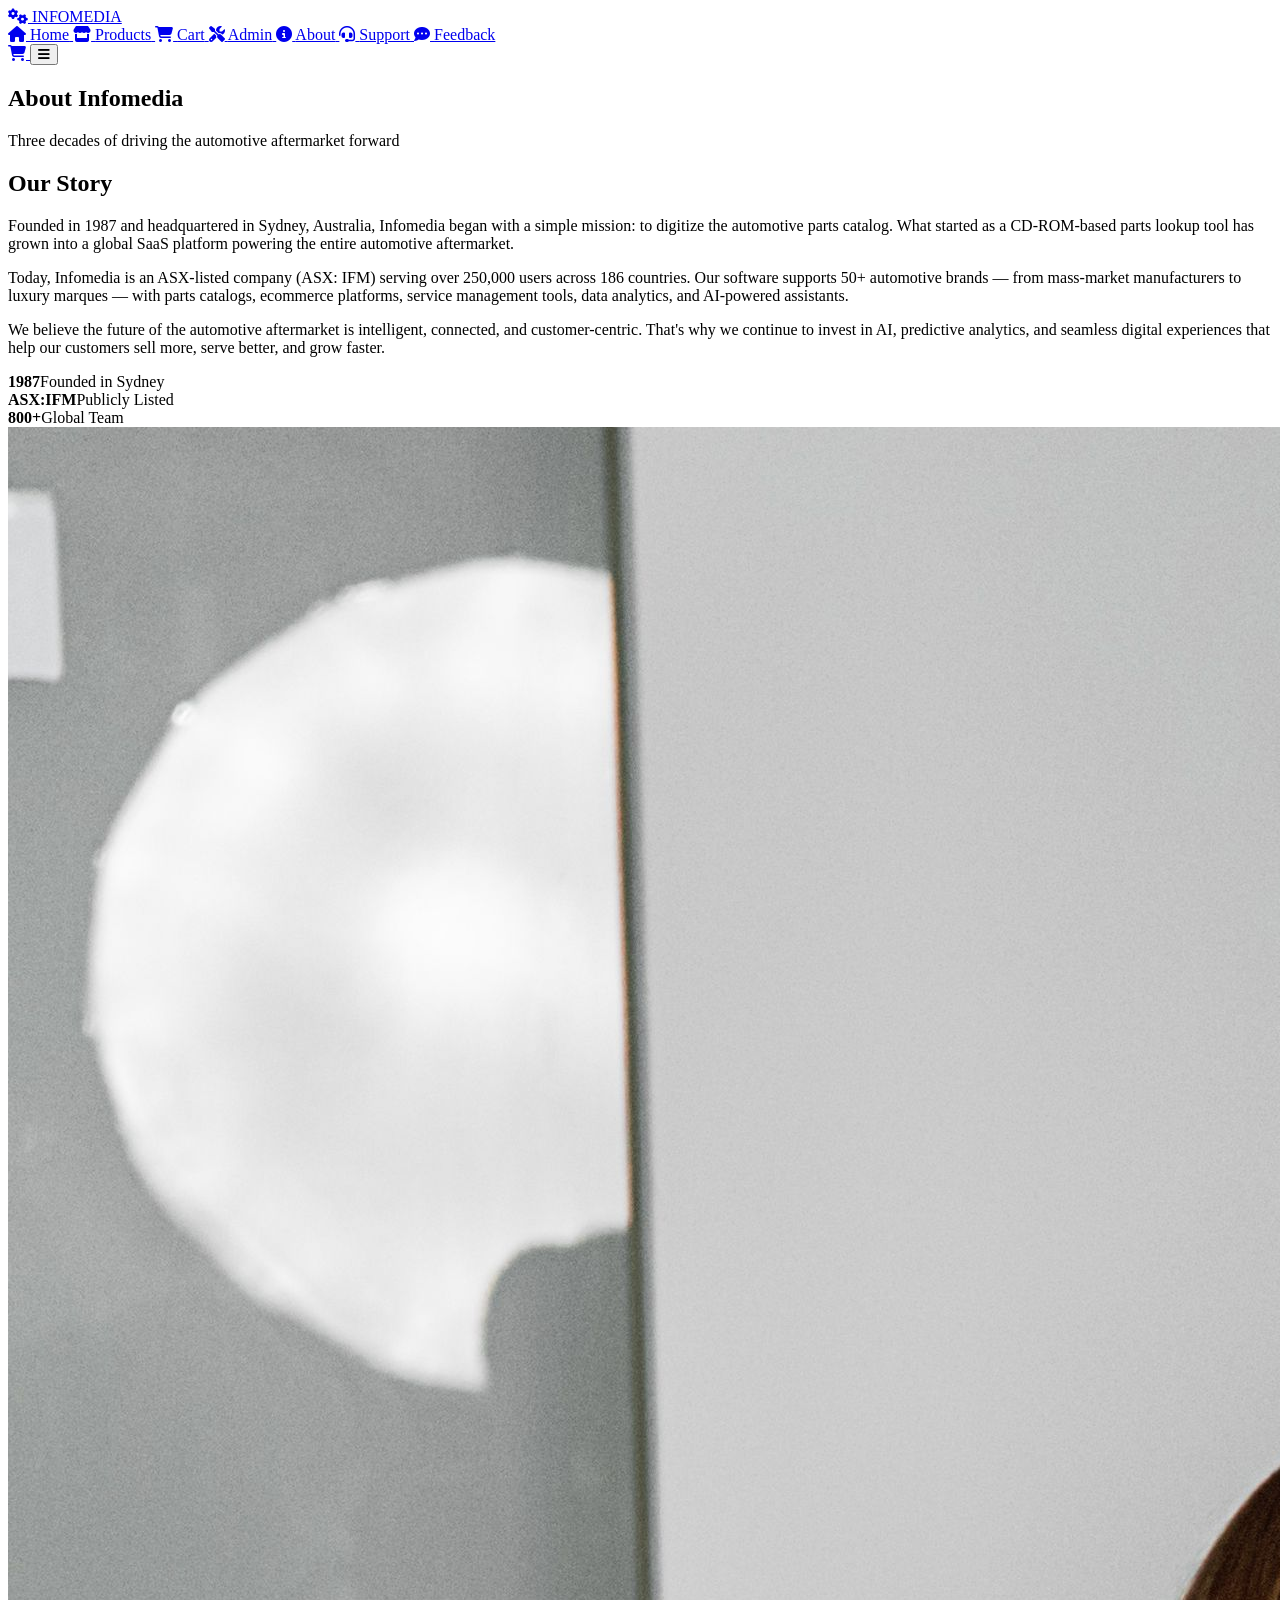
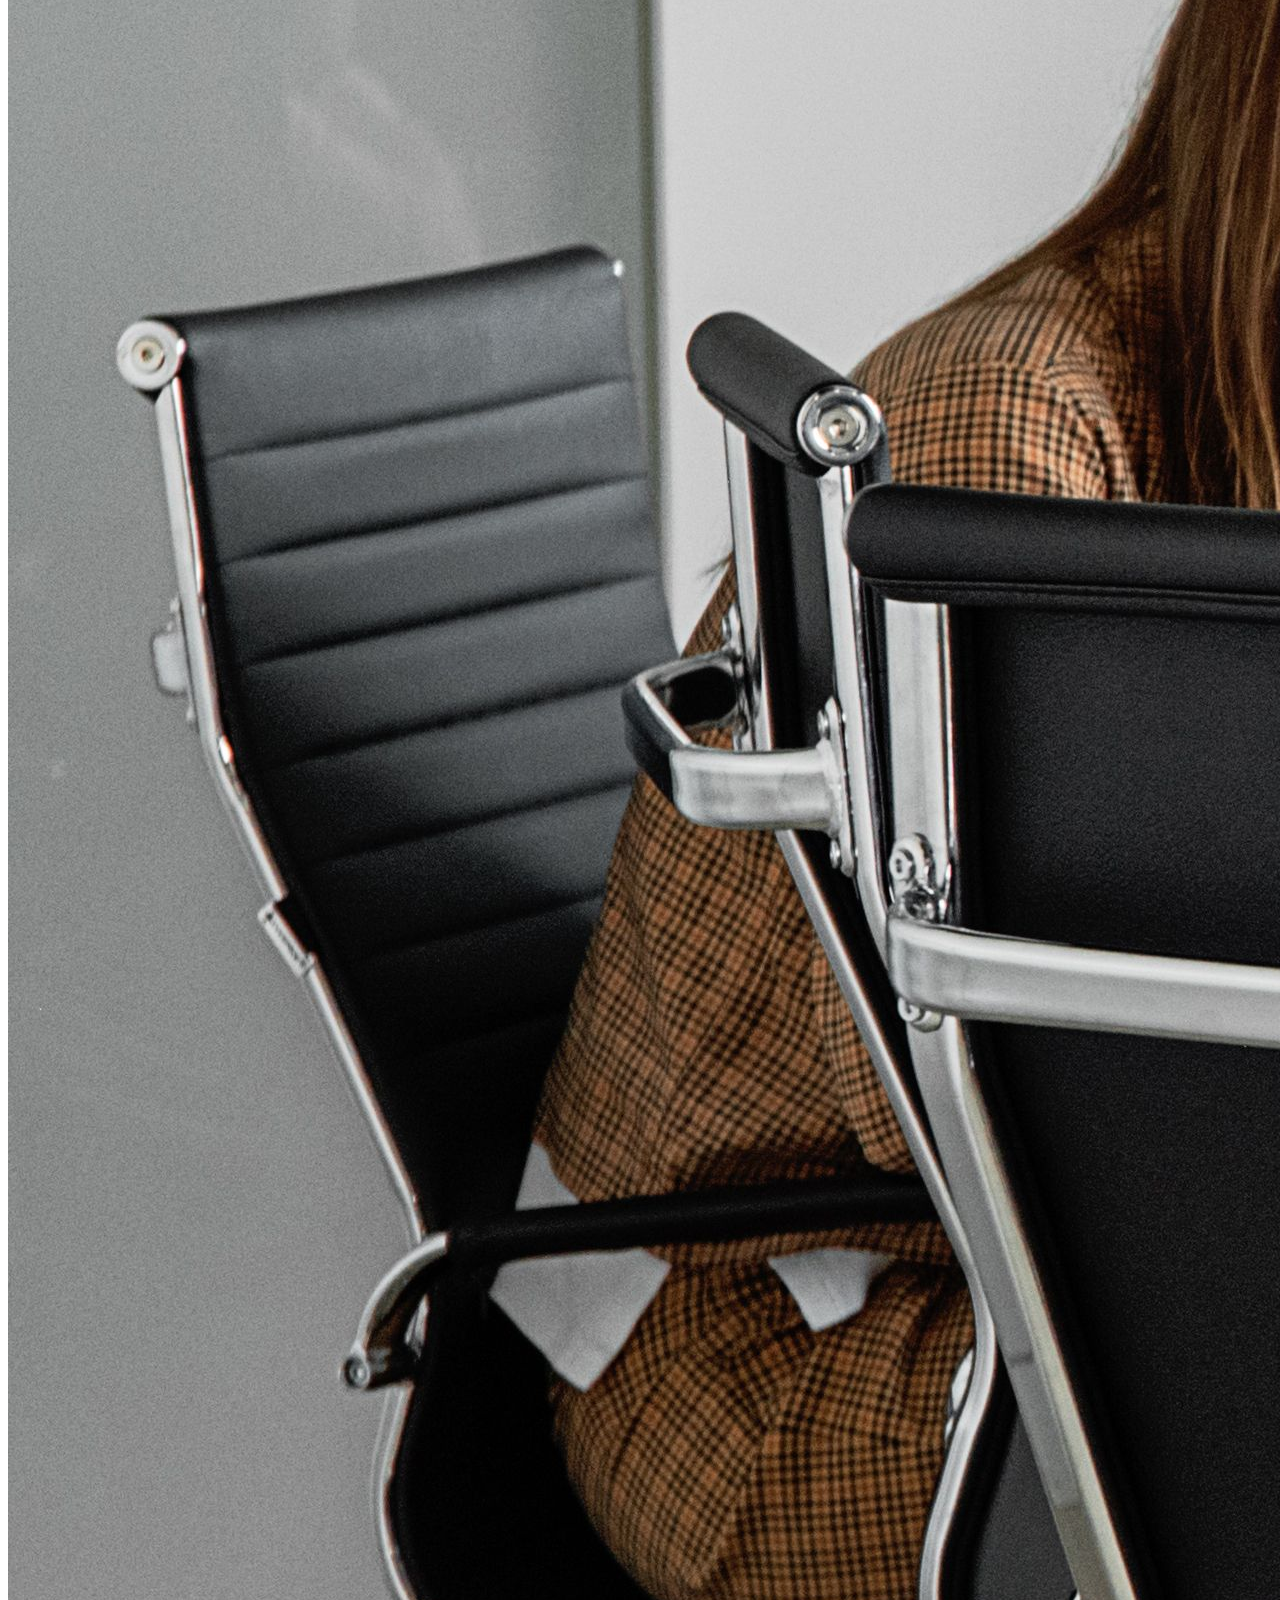
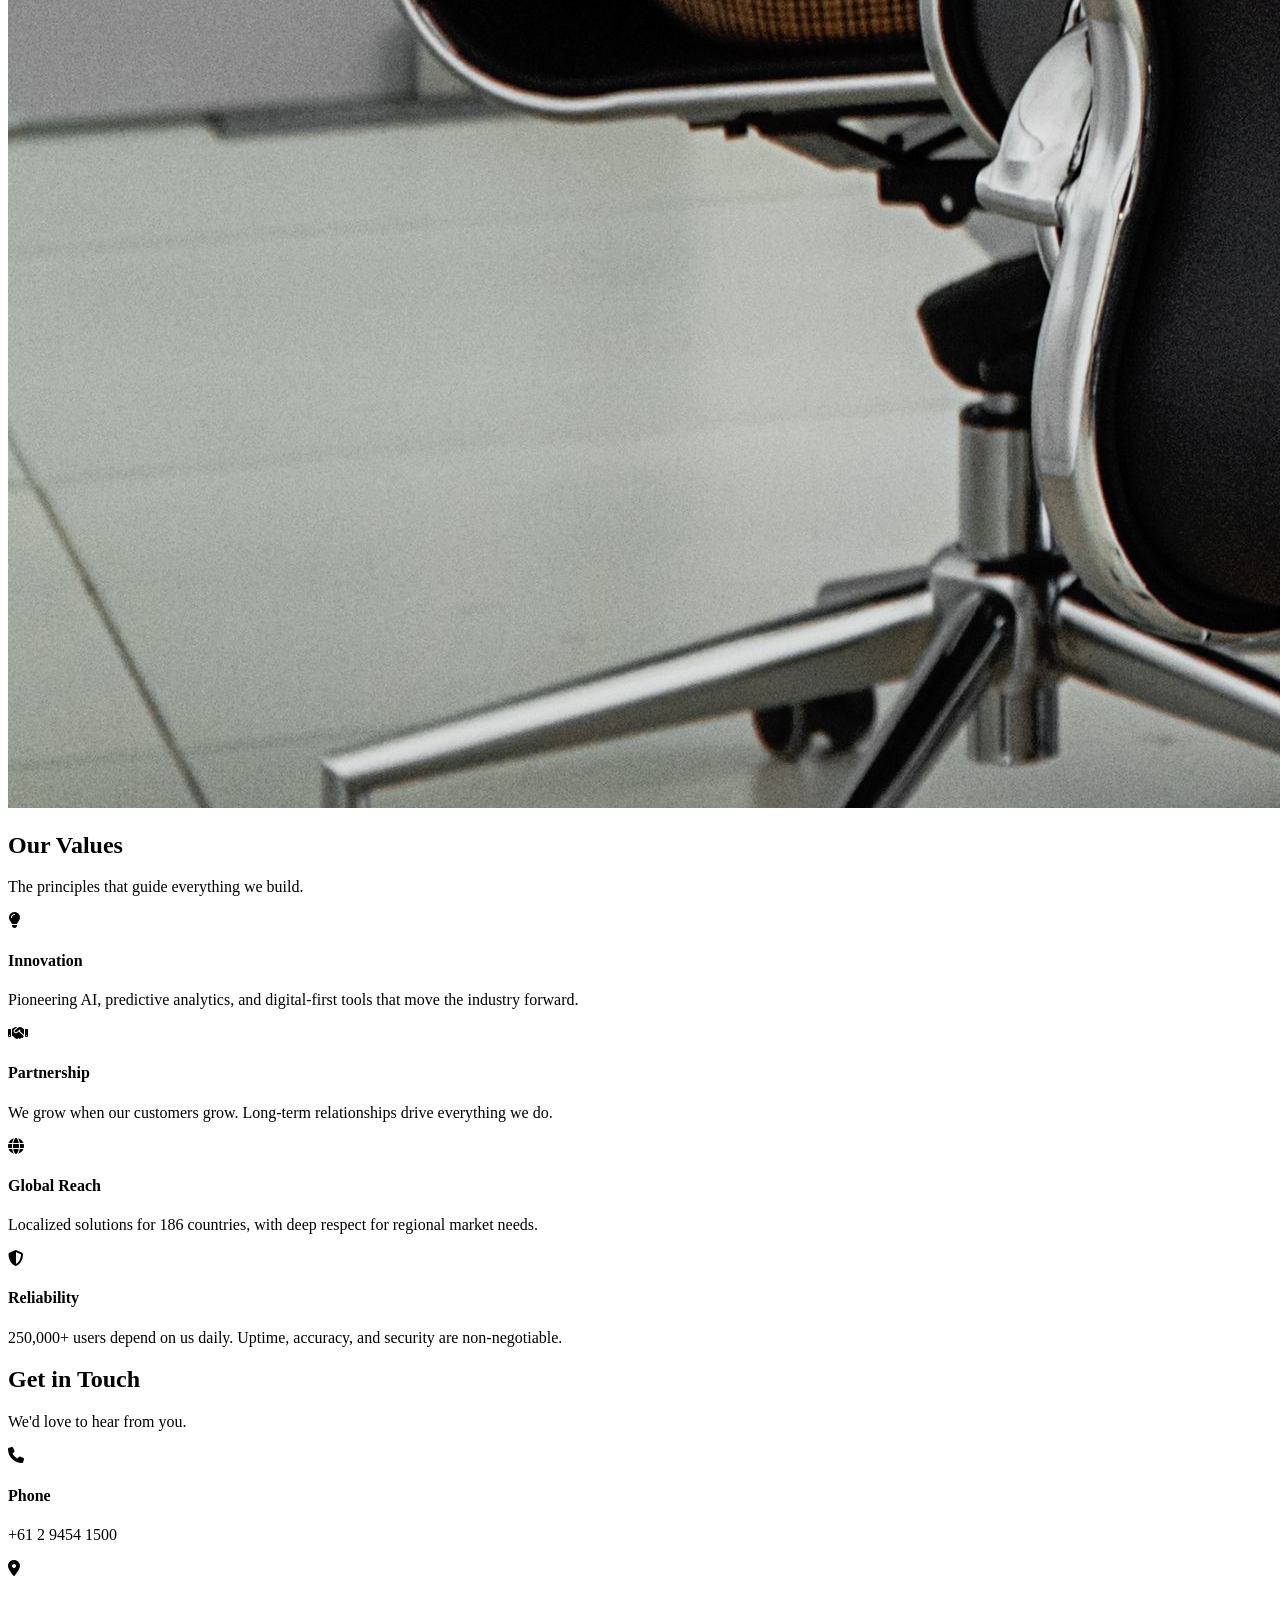
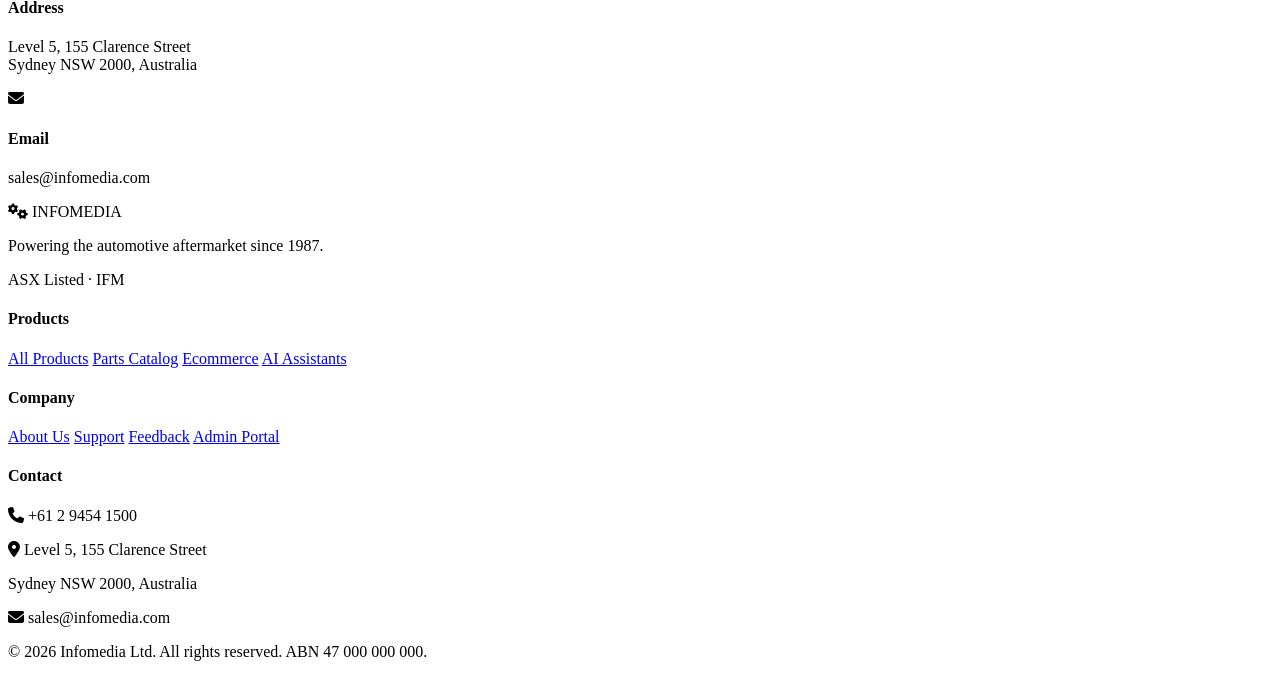
==== about.html @ c692f3e4 "Add files via upload" ====
<!DOCTYPE html>
<html lang="en">
<!-- about.html: 关于我们 - 公司故事 + 价值观 + 联系信息 -->
<head>
  <meta charset="UTF-8">
  <meta name="viewport" content="width=device-width, initial-scale=1.0">
  <title>About Us | Infomedia</title>
  <meta name="description" content="Infomedia: founded in 1987, headquartered in Sydney, Australia. Powering the automotive aftermarket worldwide.">
  <link rel="preconnect" href="https://fonts.googleapis.com">
  <link rel="preconnect" href="https://fonts.gstatic.com" crossorigin>
  <link href="https://fonts.googleapis.com/css2?family=Space+Grotesk:wght@400;500;600;700&family=Inter:wght@400;500;600;700&family=JetBrains+Mono:wght@500;700&display=swap" rel="stylesheet">
  <link rel="stylesheet" href="https://cdnjs.cloudflare.com/ajax/libs/font-awesome/6.5.1/css/all.min.css">
  <link rel="stylesheet" href="css/style.css">
</head>
<body>
  <div id="header-mount"></div>
  <main>
    <!-- 顶部标题区 -->
    <section class="about-hero">
      <h1>About Infomedia</h1>
      <p>Three decades of driving the automotive aftermarket forward</p>
    </section>
    <!-- 公司故事（1987 成立，悉尼总部） -->
    <section class="section">
      <div class="container">
        <div class="about-story">
          <div>
            <h2>Our Story</h2>
            <p>Founded in 1987 and headquartered in Sydney, Australia, Infomedia began with a simple mission: to digitize the automotive parts catalog. What started as a CD-ROM-based parts lookup tool has grown into a global SaaS platform powering the entire automotive aftermarket.</p>
            <p>Today, Infomedia is an ASX-listed company (ASX: IFM) serving over 250,000 users across 186 countries. Our software supports 50+ automotive brands — from mass-market manufacturers to luxury marques — with parts catalogs, ecommerce platforms, service management tools, data analytics, and AI-powered assistants.</p>
            <p>We believe the future of the automotive aftermarket is intelligent, connected, and customer-centric. That's why we continue to invest in AI, predictive analytics, and seamless digital experiences that help our customers sell more, serve better, and grow faster.</p>
            <div class="stat-row">
              <div class="stat"><strong>1987</strong><span>Founded in Sydney</span></div>
              <div class="stat"><strong>ASX:IFM</strong><span>Publicly Listed</span></div>
              <div class="stat"><strong>800+</strong><span>Global Team</span></div>
            </div>
          </div>
          <!-- 公司图片 800×450（16:9） -->
          <div class="about-image">
            <img src="images/about1.jpg" alt="Infomedia Sydney headquarters">
          </div>
        </div>
      </div>
    </section>
    <!-- 价值观卡片（4 个） -->
    <section class="section section-alt">
      <div class="container">
        <div class="section-title">
          <h2>Our Values</h2>
          <p>The principles that guide everything we build.</p>
          <div class="title-divider"></div>
        </div>
        <div class="values-grid">
          <div class="value-card">
            <div class="value-icon"><i class="fa-solid fa-lightbulb"></i></div>
            <h4>Innovation</h4>
            <p>Pioneering AI, predictive analytics, and digital-first tools that move the industry forward.</p>
          </div>
          <div class="value-card">
            <div class="value-icon"><i class="fa-solid fa-handshake"></i></div>
            <h4>Partnership</h4>
            <p>We grow when our customers grow. Long-term relationships drive everything we do.</p>
          </div>
          <div class="value-card">
            <div class="value-icon"><i class="fa-solid fa-globe"></i></div>
            <h4>Global Reach</h4>
            <p>Localized solutions for 186 countries, with deep respect for regional market needs.</p>
          </div>
          <div class="value-card">
            <div class="value-icon"><i class="fa-solid fa-shield-halved"></i></div>
            <h4>Reliability</h4>
            <p>250,000+ users depend on us daily. Uptime, accuracy, and security are non-negotiable.</p>
          </div>
        </div>
      </div>
    </section>
    <!-- 联系信息 -->
    <section class="section">
      <div class="container">
        <div class="section-title">
          <h2>Get in Touch</h2>
          <p>We'd love to hear from you.</p>
          <div class="title-divider"></div>
        </div>
        <div class="contact-card">
          <div class="contact-item">
            <i class="fa-solid fa-phone"></i>
            <h4>Phone</h4>
            <p>+61 2 9454 1500</p>
          </div>
          <div class="contact-item">
            <i class="fa-solid fa-location-dot"></i>
            <h4>Address</h4>
            <p>Level 5, 155 Clarence Street<br>Sydney NSW 2000, Australia</p>
          </div>
          <div class="contact-item">
            <i class="fa-solid fa-envelope"></i>
            <h4>Email</h4>
            <p>sales@infomedia.com</p>
          </div>
        </div>
      </div>
    </section>
  </main>
  <div id="footer-mount"></div>
  <script src="js/storage.js"></script>
  <script src="js/validation.js"></script>
  <script src="js/main.js"></script>
</body>
</html>
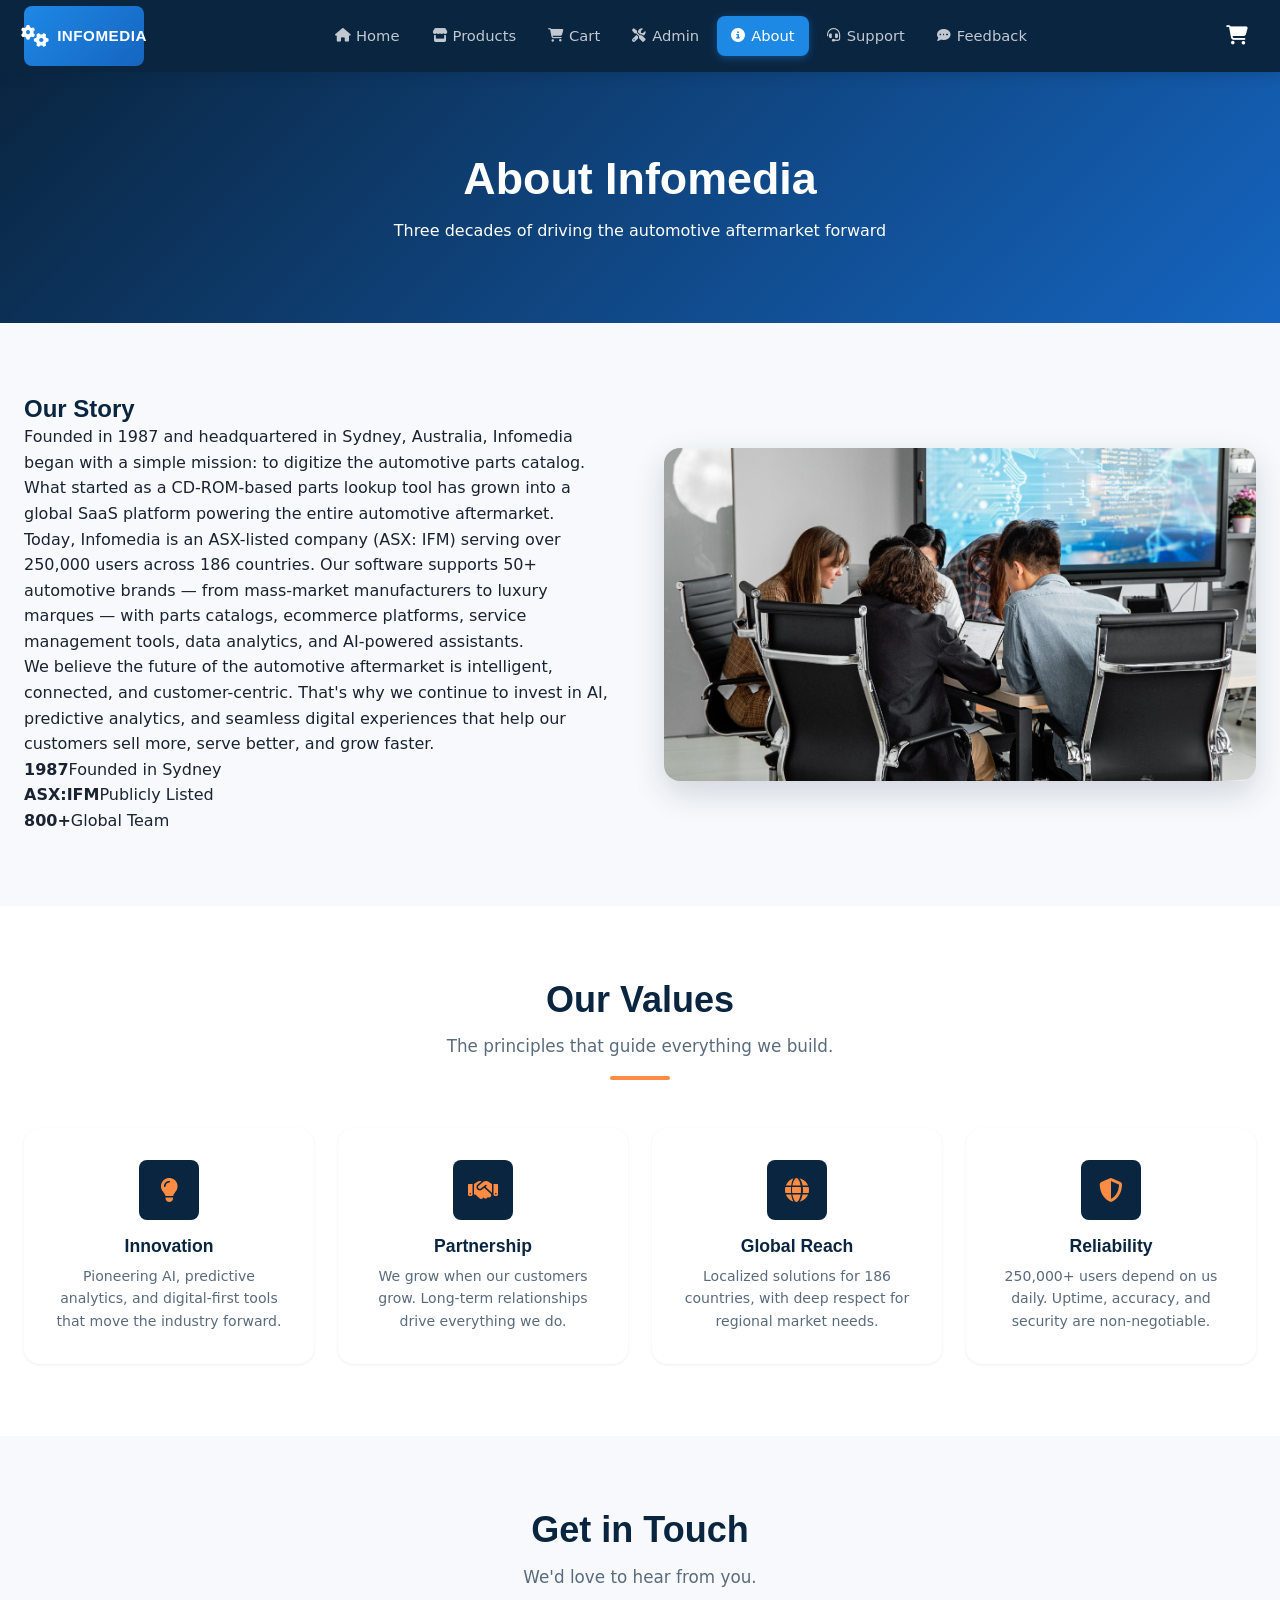
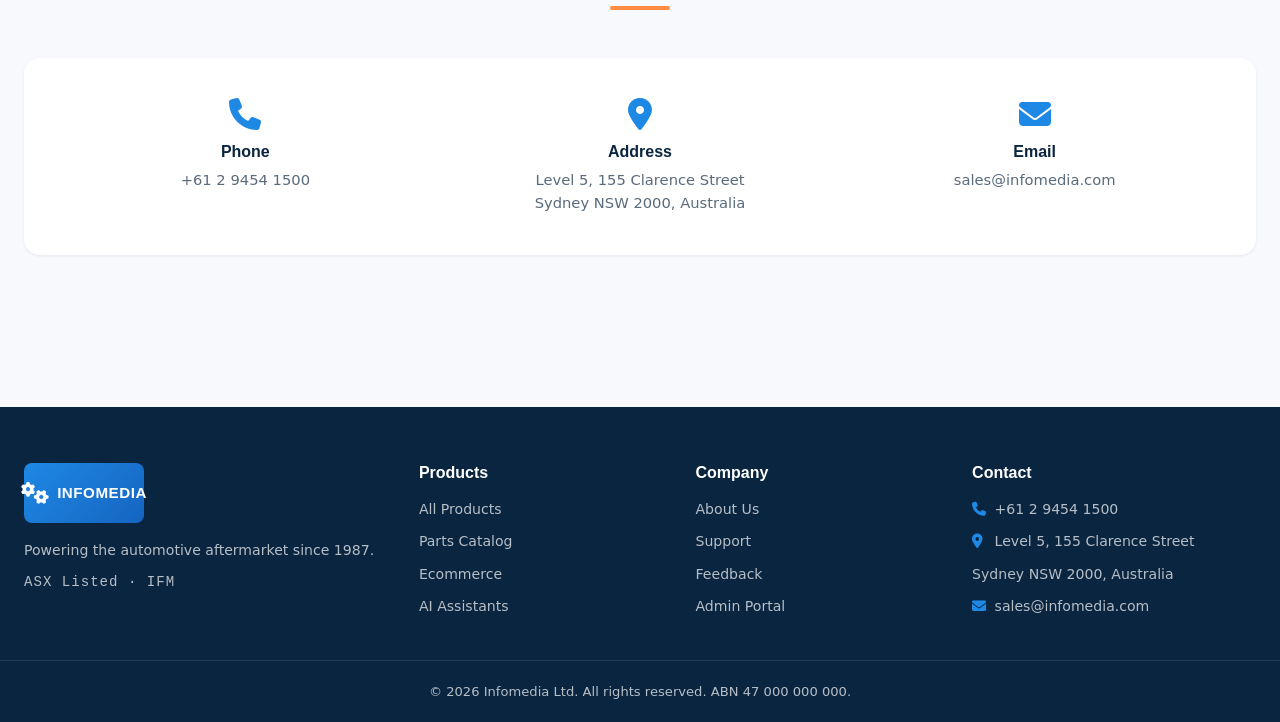
==== commit ed198908: "Add files via upload" ====
--- a/about.html
+++ b/about.html
@@ -10,7 +10,7 @@
   <link rel="preconnect" href="https://fonts.gstatic.com" crossorigin>
   <link href="https://fonts.googleapis.com/css2?family=Space+Grotesk:wght@400;500;600;700&family=Inter:wght@400;500;600;700&family=JetBrains+Mono:wght@500;700&display=swap" rel="stylesheet">
   <link rel="stylesheet" href="https://cdnjs.cloudflare.com/ajax/libs/font-awesome/6.5.1/css/all.min.css">
-  <link rel="stylesheet" href="css/style.css">
+  <link rel="stylesheet" href="style.css">
 </head>
 <body>
   <div id="header-mount"></div>
--- a/style.css
+++ b/style.css
@@ -0,0 +1,1981 @@
+/* ============================================================
+   Infomedia 电商平台 - 全局样式表
+   设计系统：深海军蓝(#0A2540) + 电光蓝(#1E88E5) + 琥珀橙(#FF8C42)
+   桌面优先响应式：桌面 4列 / 平板 3列 / 手机 2列
+   ============================================================ */
+
+/* ---------- 1. CSS 变量（设计令牌） ---------- */
+:root {
+  /* 主色 - 科技感 */
+  --navy: #0A2540;
+  --navy-light: #14365E;
+  --electric: #1E88E5;
+  --electric-dark: #1565C0;
+
+  /* 强调色 - 汽车工业感 */
+  --amber: #FF8C42;
+  --amber-dark: #E6701F;
+
+  /* 中性色 */
+  --bg: #F7F9FC;
+  --bg-alt: #FFFFFF;
+  --text: #1A2332;
+  --text-muted: #5A6B7D;
+  --border: #E1E8F0;
+
+  /* 语义色 */
+  --success: #22C55E;
+  --warning: #F59E0B;
+  --danger: #EF4444;
+
+  /* 阴影 */
+  --shadow-sm: 0 1px 3px rgba(10, 37, 64, 0.08);
+  --shadow-md: 0 4px 16px rgba(10, 37, 64, 0.10);
+  --shadow-lg: 0 12px 32px rgba(10, 37, 64, 0.16);
+
+  /* 圆角 */
+  --radius-sm: 6px;
+  --radius-md: 8px;
+  --radius-lg: 16px;
+
+  /* 字体 */
+  --font-display: 'Space Grotesk', sans-serif;
+  --font-body: 'Inter', system-ui, sans-serif;
+  --font-mono: 'JetBrains Mono', monospace;
+}
+
+/* ---------- 2. 基础重置 ---------- */
+* {
+  margin: 0;
+  padding: 0;
+  box-sizing: border-box;
+}
+
+html {
+  scroll-behavior: smooth;
+}
+
+body {
+  font-family: var(--font-body);
+  color: var(--text);
+  background: var(--bg);
+  line-height: 1.6;
+  min-height: 100vh;
+  display: flex;
+  flex-direction: column;
+}
+
+a {
+  color: inherit;
+  text-decoration: none;
+}
+
+img {
+  max-width: 100%;
+  display: block;
+}
+
+h1, h2, h3, h4, h5 {
+  font-family: var(--font-display);
+  font-weight: 700;
+  line-height: 1.2;
+  color: var(--navy);
+}
+
+button {
+  font-family: inherit;
+  cursor: pointer;
+  border: none;
+  background: none;
+}
+
+input, select, textarea {
+  font-family: inherit;
+  font-size: 1rem;
+}
+
+/* 主内容区域留出顶部固定 Header 的高度 */
+main {
+  flex: 1;
+  padding-top: 72px;
+}
+
+/* ---------- 3. Header ---------- */
+.site-header {
+  position: fixed;
+  top: 0;
+  left: 0;
+  right: 0;
+  height: 72px;
+  background: var(--navy);
+  z-index: 1000;
+  box-shadow: 0 2px 12px rgba(10, 37, 64, 0.25);
+}
+
+.header-inner {
+  max-width: 1280px;
+  height: 100%;
+  margin: 0 auto;
+  padding: 0 24px;
+  display: flex;
+  align-items: center;
+  justify-content: space-between;
+  gap: 24px;
+}
+
+/* Logo 容器（120×60） */
+.logo-box {
+  width: 120px;
+  height: 60px;
+  background: linear-gradient(135deg, var(--electric), var(--electric-dark));
+  border-radius: var(--radius-md);
+  display: flex;
+  align-items: center;
+  justify-content: center;
+  gap: 8px;
+  color: #fff;
+}
+
+.logo-box i {
+  font-size: 1.4rem;
+}
+
+.logo-text {
+  font-family: var(--font-display);
+  font-weight: 700;
+  font-size: 0.95rem;
+  letter-spacing: 0.5px;
+}
+
+/* 主导航 */
+.main-nav {
+  display: flex;
+  gap: 4px;
+  flex: 1;
+  justify-content: center;
+}
+
+.nav-link {
+  display: flex;
+  align-items: center;
+  gap: 6px;
+  padding: 8px 14px;
+  color: rgba(255, 255, 255, 0.75);
+  border-radius: var(--radius-md);
+  font-size: 0.92rem;
+  font-weight: 500;
+  transition: all 0.2s ease;
+}
+
+.nav-link i {
+  font-size: 0.85rem;
+}
+
+.nav-link:hover {
+  color: #fff;
+  background: rgba(255, 255, 255, 0.08);
+}
+
+.nav-link.active {
+  color: #fff;
+  background: var(--electric);
+  box-shadow: 0 2px 8px rgba(30, 136, 229, 0.4);
+}
+
+/* Header 右侧操作区 */
+.header-actions {
+  display: flex;
+  align-items: center;
+  gap: 12px;
+}
+
+.cart-icon-link {
+  position: relative;
+  color: #fff;
+  font-size: 1.2rem;
+  padding: 8px;
+  border-radius: var(--radius-md);
+  transition: background 0.2s;
+}
+
+.cart-icon-link:hover {
+  background: rgba(255, 255, 255, 0.1);
+}
+
+.cart-badge {
+  position: absolute;
+  top: 0;
+  right: 0;
+  min-width: 20px;
+  height: 20px;
+  padding: 0 5px;
+  background: var(--amber);
+  color: #fff;
+  font-size: 0.7rem;
+  font-weight: 700;
+  border-radius: 10px;
+  display: flex;
+  align-items: center;
+  justify-content: center;
+}
+
+/* 移动端汉堡按钮（默认隐藏） */
+.mobile-nav-toggle {
+  display: none;
+  color: #fff;
+  font-size: 1.4rem;
+  padding: 8px;
+}
+
+/* ---------- 4. Footer ---------- */
+.site-footer {
+  background: var(--navy);
+  color: rgba(255, 255, 255, 0.7);
+  margin-top: 80px;
+}
+
+.footer-inner {
+  max-width: 1280px;
+  margin: 0 auto;
+  padding: 56px 24px 32px;
+  display: grid;
+  grid-template-columns: 1.5fr 1fr 1fr 1.2fr;
+  gap: 40px;
+}
+
+.footer-brand .logo-box {
+  margin-bottom: 16px;
+}
+
+.footer-tagline {
+  font-size: 0.9rem;
+  margin-bottom: 8px;
+}
+
+.footer-stock {
+  font-family: var(--font-mono);
+  font-size: 0.8rem;
+  color: var(--amber);
+  letter-spacing: 1px;
+}
+
+.footer-col h4 {
+  color: #fff;
+  font-size: 1rem;
+  margin-bottom: 16px;
+}
+
+.footer-col a,
+.footer-col p {
+  display: block;
+  font-size: 0.88rem;
+  color: rgba(255, 255, 255, 0.7);
+  margin-bottom: 10px;
+  transition: color 0.2s;
+}
+
+.footer-col a:hover {
+  color: var(--electric);
+}
+
+.footer-col p i {
+  width: 18px;
+  color: var(--electric);
+}
+
+.footer-bottom {
+  border-top: 1px solid rgba(255, 255, 255, 0.1);
+  padding: 20px 24px;
+  text-align: center;
+  font-size: 0.82rem;
+}
+
+/* ---------- 5. 通用按钮 ---------- */
+.btn {
+  display: inline-flex;
+  align-items: center;
+  justify-content: center;
+  gap: 8px;
+  padding: 12px 24px;
+  font-size: 0.95rem;
+  font-weight: 600;
+  border-radius: var(--radius-md);
+  transition: all 0.2s ease;
+  cursor: pointer;
+  white-space: nowrap;
+}
+
+.btn-primary {
+  background: var(--electric);
+  color: #fff;
+  box-shadow: 0 2px 8px rgba(30, 136, 229, 0.3);
+}
+
+.btn-primary:hover {
+  background: var(--electric-dark);
+  transform: translateY(-2px);
+  box-shadow: 0 6px 16px rgba(30, 136, 229, 0.4);
+}
+
+.btn-accent {
+  background: var(--amber);
+  color: #fff;
+  box-shadow: 0 2px 8px rgba(255, 140, 66, 0.3);
+}
+
+.btn-accent:hover {
+  background: var(--amber-dark);
+  transform: translateY(-2px);
+}
+
+.btn-outline {
+  background: transparent;
+  color: var(--electric);
+  border: 2px solid var(--electric);
+}
+
+.btn-outline:hover {
+  background: var(--electric);
+  color: #fff;
+}
+
+.btn-danger {
+  background: var(--danger);
+  color: #fff;
+}
+
+.btn-danger:hover {
+  background: #C73333;
+}
+
+.btn-ghost {
+  background: transparent;
+  color: var(--text-muted);
+  padding: 8px 12px;
+}
+
+.btn-ghost:hover {
+  background: var(--bg);
+  color: var(--text);
+}
+
+.btn-sm {
+  padding: 6px 14px;
+  font-size: 0.85rem;
+}
+
+.btn-lg {
+  padding: 16px 36px;
+  font-size: 1.05rem;
+}
+
+/* #8 站点检查补全：feedback.html / support.html 使用 btn-full 实现按钮占满整行 */
+.btn-full {
+  width: 100%;
+}
+
+.btn:disabled {
+  opacity: 0.5;
+  cursor: not-allowed;
+  transform: none !important;
+}
+
+/* ---------- 6. 容器与区块 ---------- */
+.container {
+  max-width: 1280px;
+  margin: 0 auto;
+  padding: 0 24px;
+}
+
+.section {
+  padding: 72px 0;
+}
+
+.section-alt {
+  background: var(--bg-alt);
+}
+
+.section-title {
+  text-align: center;
+  margin-bottom: 48px;
+}
+
+.section-title h2 {
+  font-size: 2.25rem;
+  margin-bottom: 12px;
+}
+
+.section-title p {
+  color: var(--text-muted);
+  font-size: 1.05rem;
+  max-width: 640px;
+  margin: 0 auto;
+}
+
+/* 小标题装饰线 */
+.title-divider {
+  width: 60px;
+  height: 4px;
+  background: var(--amber);
+  margin: 16px auto 0;
+  border-radius: 2px;
+}
+
+/* ---------- 7. 首页 Hero ---------- */
+.hero {
+  background: linear-gradient(135deg, var(--navy) 0%, var(--navy-light) 60%, var(--electric-dark) 100%);
+  color: #fff;
+  padding: 96px 24px;
+  text-align: center;
+  position: relative;
+  overflow: hidden;
+}
+
+.hero::before {
+  content: '';
+  position: absolute;
+  inset: 0;
+  background: radial-gradient(circle at 20% 50%, rgba(30, 136, 229, 0.25), transparent 50%),
+              radial-gradient(circle at 80% 30%, rgba(255, 140, 66, 0.15), transparent 50%);
+}
+
+.hero-content {
+  position: relative;
+  max-width: 820px;
+  margin: 0 auto;
+}
+
+.hero-badge {
+  display: inline-flex;
+  align-items: center;
+  gap: 8px;
+  padding: 6px 16px;
+  background: rgba(255, 140, 66, 0.15);
+  border: 1px solid rgba(255, 140, 66, 0.4);
+  border-radius: 20px;
+  color: var(--amber);
+  font-size: 0.85rem;
+  font-weight: 600;
+  margin-bottom: 24px;
+}
+
+.hero h1 {
+  color: #fff;
+  font-size: 3.5rem;
+  margin-bottom: 20px;
+  letter-spacing: -1px;
+}
+
+.hero h1 .accent {
+  color: var(--amber);
+}
+
+.hero p {
+  font-size: 1.2rem;
+  color: rgba(255, 255, 255, 0.85);
+  margin-bottom: 36px;
+}
+
+.hero-actions {
+  display: flex;
+  gap: 16px;
+  justify-content: center;
+  flex-wrap: wrap;
+}
+
+/* ---------- 8. 首页 Banner 轮播 ---------- */
+.banner-carousel {
+  max-width: 1200px;
+  height: 400px;
+  margin: 0 auto;
+  border-radius: var(--radius-lg);
+  overflow: hidden;
+  position: relative;
+  box-shadow: var(--shadow-lg);
+}
+
+.banner-slide {
+  position: absolute;
+  inset: 0;
+  opacity: 0;
+  transition: opacity 0.8s ease;
+  background-size: cover;
+  background-position: center;
+}
+
+.banner-slide.active {
+  opacity: 1;
+}
+
+.banner-slide-content {
+  position: absolute;
+  bottom: 0;
+  left: 0;
+  right: 0;
+  padding: 40px;
+  background: linear-gradient(transparent, rgba(10, 37, 64, 0.85));
+  color: #fff;
+}
+
+.banner-slide-content h3 {
+  color: #fff;
+  font-size: 1.8rem;
+  margin-bottom: 8px;
+}
+
+.banner-slide-content p {
+  font-size: 1rem;
+  opacity: 0.9;
+}
+
+.banner-dots {
+  position: absolute;
+  bottom: 16px;
+  right: 24px;
+  display: flex;
+  gap: 8px;
+  z-index: 2;
+}
+
+.banner-dot {
+  width: 10px;
+  height: 10px;
+  border-radius: 50%;
+  background: rgba(255, 255, 255, 0.5);
+  cursor: pointer;
+  transition: all 0.2s;
+}
+
+.banner-dot.active {
+  background: var(--amber);
+  transform: scale(1.3);
+}
+
+/* ---------- 9. 公司简介区 ---------- */
+.intro-grid {
+  display: grid;
+  grid-template-columns: 1fr 1fr;
+  gap: 48px;
+  align-items: center;
+}
+
+.intro-text h2 {
+  font-size: 2rem;
+  margin-bottom: 20px;
+}
+
+.intro-text p {
+  color: var(--text-muted);
+  margin-bottom: 16px;
+  font-size: 1.02rem;
+}
+
+.intro-text .stat-row {
+  display: flex;
+  gap: 32px;
+  margin-top: 28px;
+}
+
+.intro-text .stat strong {
+  display: block;
+  font-family: var(--font-display);
+  font-size: 2rem;
+  color: var(--electric);
+}
+
+.intro-text .stat span {
+  font-size: 0.85rem;
+  color: var(--text-muted);
+}
+
+.intro-image {
+  border-radius: var(--radius-lg);
+  overflow: hidden;
+  box-shadow: var(--shadow-lg);
+  aspect-ratio: 4 / 3;
+}
+
+.intro-image img {
+  width: 100%;
+  height: 100%;
+  object-fit: cover;
+}
+
+/* ---------- 10. 特色卡片 ---------- */
+.feature-grid {
+  display: grid;
+  grid-template-columns: repeat(3, 1fr);
+  gap: 28px;
+}
+
+.feature-card {
+  background: var(--bg-alt);
+  padding: 40px 28px;
+  border-radius: var(--radius-lg);
+  text-align: center;
+  box-shadow: var(--shadow-sm);
+  transition: all 0.3s ease;
+  border: 1px solid var(--border);
+}
+
+.feature-card:hover {
+  transform: translateY(-8px);
+  box-shadow: var(--shadow-lg);
+  border-color: var(--electric);
+}
+
+.feature-icon {
+  width: 72px;
+  height: 72px;
+  margin: 0 auto 20px;
+  border-radius: 50%;
+  background: linear-gradient(135deg, var(--electric), var(--electric-dark));
+  display: flex;
+  align-items: center;
+  justify-content: center;
+  color: #fff;
+  font-size: 1.8rem;
+}
+
+.feature-card:nth-child(2) .feature-icon {
+  background: linear-gradient(135deg, var(--amber), var(--amber-dark));
+}
+
+.feature-card:nth-child(3) .feature-icon {
+  background: linear-gradient(135deg, var(--success), #16A34A);
+}
+
+.feature-card .stat {
+  font-family: var(--font-display);
+  font-size: 2.4rem;
+  font-weight: 700;
+  color: var(--navy);
+  margin-bottom: 8px;
+}
+
+.feature-card p {
+  color: var(--text-muted);
+}
+
+/* ---------- 11. 产品网格与卡片 ---------- */
+.product-grid {
+  display: grid;
+  grid-template-columns: repeat(4, 1fr);
+  gap: 24px;
+}
+
+.product-card {
+  background: var(--bg-alt);
+  border-radius: var(--radius-lg);
+  overflow: hidden;
+  box-shadow: var(--shadow-sm);
+  transition: all 0.3s ease;
+  cursor: pointer;
+  border: 1px solid var(--border);
+  display: flex;
+  flex-direction: column;
+}
+
+.product-card:hover {
+  transform: translateY(-6px);
+  box-shadow: var(--shadow-lg);
+}
+
+.product-image {
+  width: 100%;
+  aspect-ratio: 1 / 1;
+  overflow: hidden;
+  background: var(--bg);
+  position: relative;
+}
+
+.product-image img {
+  width: 100%;
+  height: 100%;
+  object-fit: cover;
+  transition: transform 0.4s ease;
+}
+
+/* 悬停放大 1.1 倍 */
+.product-card:hover .product-image img {
+  transform: scale(1.1);
+}
+
+.product-stock-badge {
+  position: absolute;
+  top: 12px;
+  right: 12px;
+  padding: 4px 10px;
+  background: var(--success);
+  color: #fff;
+  font-size: 0.75rem;
+  font-weight: 600;
+  border-radius: 12px;
+}
+
+.product-stock-badge.low {
+  background: var(--danger);
+}
+
+.product-info {
+  padding: 18px;
+  display: flex;
+  flex-direction: column;
+  flex: 1;
+}
+
+.product-category {
+  font-size: 0.75rem;
+  color: var(--electric);
+  text-transform: uppercase;
+  letter-spacing: 1px;
+  font-weight: 600;
+  margin-bottom: 6px;
+}
+
+.product-name {
+  font-family: var(--font-display);
+  font-weight: 600;
+  font-size: 1.05rem;
+  color: var(--navy);
+  margin-bottom: 8px;
+}
+
+.product-desc {
+  font-size: 0.85rem;
+  color: var(--text-muted);
+  margin-bottom: 14px;
+  display: -webkit-box;
+  -webkit-line-clamp: 2;
+  -webkit-box-orient: vertical;
+  overflow: hidden;
+  flex: 1;
+}
+
+.product-footer {
+  display: flex;
+  align-items: center;
+  justify-content: space-between;
+}
+
+.product-price {
+  font-family: var(--font-mono);
+  font-size: 1.2rem;
+  font-weight: 700;
+  color: var(--navy);
+}
+
+.product-price .per {
+  font-size: 0.75rem;
+  font-weight: 400;
+  color: var(--text-muted);
+}
+
+/* ---------- 12. 分类筛选 ---------- */
+.filter-bar {
+  display: flex;
+  gap: 10px;
+  flex-wrap: wrap;
+  justify-content: center;
+  margin-bottom: 40px;
+}
+
+.filter-btn {
+  padding: 10px 22px;
+  background: var(--bg-alt);
+  color: var(--text-muted);
+  border: 2px solid var(--border);
+  border-radius: 24px;
+  font-weight: 600;
+  font-size: 0.9rem;
+  transition: all 0.2s;
+}
+
+.filter-btn:hover {
+  border-color: var(--electric);
+  color: var(--electric);
+}
+
+.filter-btn.active {
+  background: var(--navy);
+  color: #fff;
+  border-color: var(--navy);
+}
+
+/* ---------- 13. Modal 弹窗 ---------- */
+.modal-overlay {
+  position: fixed;
+  inset: 0;
+  background: rgba(10, 37, 64, 0.7);
+  backdrop-filter: blur(6px);
+  display: none;
+  align-items: center;
+  justify-content: center;
+  z-index: 2000;
+  padding: 20px;
+}
+
+.modal-overlay.show {
+  display: flex;
+  animation: fadeIn 0.25s ease;
+}
+
+.modal {
+  background: var(--bg-alt);
+  border-radius: var(--radius-lg);
+  width: 100%;
+  max-width: 600px;
+  max-height: 90vh;
+  overflow: hidden;
+  display: flex;
+  flex-direction: column;
+  box-shadow: var(--shadow-lg);
+  animation: slideUp 0.3s ease;
+}
+
+.modal-header {
+  display: flex;
+  align-items: center;
+  justify-content: space-between;
+  padding: 16px 24px;
+  border-bottom: 1px solid var(--border);
+}
+
+.modal-header h3 {
+  font-size: 1.3rem;
+}
+
+.modal-close {
+  font-size: 1.5rem;
+  color: var(--text-muted);
+  padding: 4px 8px;
+  border-radius: var(--radius-sm);
+  transition: all 0.2s;
+}
+
+.modal-close:hover {
+  color: var(--danger);
+  background: var(--bg);
+}
+
+.modal-body {
+  padding: 24px;
+  overflow-y: auto;
+}
+
+/* 产品 Modal 内部布局 */
+.product-modal-content {
+  display: grid;
+  grid-template-columns: 1fr 1fr;
+  gap: 24px;
+}
+
+.product-modal-image {
+  border-radius: var(--radius-md);
+  overflow: hidden;
+  cursor: zoom-in;
+  aspect-ratio: 1 / 1;
+  background: var(--bg);
+}
+
+.product-modal-image img {
+  width: 100%;
+  height: 100%;
+  object-fit: cover;
+  transition: transform 0.3s;
+}
+
+.product-modal-image:hover img {
+  transform: scale(1.05);
+}
+
+.product-modal-info .price {
+  font-family: var(--font-mono);
+  font-size: 1.8rem;
+  font-weight: 700;
+  color: var(--electric);
+  margin: 12px 0;
+}
+
+.product-modal-info .description {
+  color: var(--text-muted);
+  margin-bottom: 20px;
+  line-height: 1.7;
+}
+
+.product-modal-meta {
+  display: flex;
+  gap: 16px;
+  margin-bottom: 20px;
+  padding: 16px;
+  background: var(--bg);
+  border-radius: var(--radius-md);
+}
+
+.meta-item {
+  flex: 1;
+}
+
+.meta-item .label {
+  font-size: 0.75rem;
+  color: var(--text-muted);
+  text-transform: uppercase;
+  letter-spacing: 0.5px;
+}
+
+.meta-item .value {
+  font-weight: 600;
+  color: var(--navy);
+}
+
+.meta-item .value.low-stock {
+  color: var(--danger);
+}
+
+/* ---------- 14. Lightbox 全屏图片 ---------- */
+.lightbox {
+  position: fixed;
+  inset: 0;
+  background: rgba(0, 0, 0, 0.92);
+  display: none;
+  align-items: center;
+  justify-content: center;
+  z-index: 3000;
+  padding: 40px;
+  cursor: zoom-out;
+}
+
+.lightbox.show {
+  display: flex;
+  animation: fadeIn 0.2s ease;
+}
+
+.lightbox img {
+  max-width: 90%;
+  max-height: 90vh;
+  border-radius: var(--radius-md);
+  box-shadow: 0 20px 60px rgba(0, 0, 0, 0.5);
+}
+
+.lightbox-close {
+  position: absolute;
+  top: 24px;
+  right: 24px;
+  color: #fff;
+  font-size: 2rem;
+  padding: 8px;
+}
+
+/* ---------- 15. Toast 通知 ---------- */
+.toast {
+  position: fixed;
+  top: 88px;
+  right: 24px;
+  display: flex;
+  align-items: center;
+  gap: 12px;
+  padding: 14px 20px;
+  background: var(--navy);
+  color: #fff;
+  border-radius: var(--radius-md);
+  box-shadow: var(--shadow-lg);
+  z-index: 4000;
+  transform: translateX(120%);
+  transition: transform 0.3s ease;
+  font-weight: 500;
+}
+
+.toast.toast-show {
+  transform: translateX(0);
+}
+
+.toast i {
+  font-size: 1.2rem;
+}
+
+.toast-success i {
+  color: var(--success);
+}
+
+.toast-error i {
+  color: var(--danger);
+}
+
+.toast-info i {
+  color: var(--electric);
+}
+
+/* ---------- 16. 购物车页面 ---------- */
+.cart-layout {
+  display: grid;
+  grid-template-columns: 1fr 380px;
+  gap: 32px;
+  align-items: start;
+}
+
+.cart-items {
+  background: var(--bg-alt);
+  border-radius: var(--radius-lg);
+  padding: 24px;
+  box-shadow: var(--shadow-sm);
+}
+
+.cart-item {
+  display: grid;
+  grid-template-columns: 80px 1fr auto auto auto;
+  gap: 16px;
+  align-items: center;
+  padding: 16px 0;
+  border-bottom: 1px solid var(--border);
+}
+
+.cart-item:last-child {
+  border-bottom: none;
+}
+
+.cart-item-thumb {
+  width: 80px;
+  height: 80px;
+  border-radius: var(--radius-sm);
+  overflow: hidden;
+  background: var(--bg);
+}
+
+.cart-item-thumb img {
+  width: 100%;
+  height: 100%;
+  object-fit: cover;
+}
+
+.cart-item-info .name {
+  font-weight: 600;
+  color: var(--navy);
+  margin-bottom: 4px;
+}
+
+.cart-item-info .unit-price {
+  font-size: 0.88rem;
+  color: var(--text-muted);
+}
+
+.qty-control {
+  display: flex;
+  align-items: center;
+  gap: 0;
+  border: 1px solid var(--border);
+  border-radius: var(--radius-sm);
+  overflow: hidden;
+}
+
+.qty-btn {
+  width: 32px;
+  height: 32px;
+  background: var(--bg);
+  color: var(--navy);
+  font-size: 1rem;
+  font-weight: 600;
+  transition: background 0.2s;
+}
+
+.qty-btn:hover {
+  background: var(--electric);
+  color: #fff;
+}
+
+.qty-input {
+  width: 48px;
+  height: 32px;
+  text-align: center;
+  border: none;
+  border-left: 1px solid var(--border);
+  border-right: 1px solid var(--border);
+  font-weight: 600;
+}
+
+.qty-input:focus {
+  outline: 2px solid var(--electric);
+  outline-offset: -2px;
+}
+
+.cart-item-total {
+  font-family: var(--font-mono);
+  font-weight: 700;
+  color: var(--navy);
+  min-width: 90px;
+  text-align: right;
+}
+
+.cart-item-remove {
+  color: var(--danger);
+  font-size: 1.1rem;
+  padding: 8px;
+  border-radius: var(--radius-sm);
+  transition: background 0.2s;
+}
+
+.cart-item-remove:hover {
+  background: rgba(239, 68, 68, 0.1);
+}
+
+/* 空购物车 */
+.empty-cart {
+  text-align: center;
+  padding: 60px 20px;
+}
+
+.empty-cart i {
+  font-size: 4rem;
+  color: var(--border);
+  margin-bottom: 20px;
+}
+
+.empty-cart h3 {
+  font-size: 1.5rem;
+  margin-bottom: 12px;
+}
+
+.empty-cart p {
+  color: var(--text-muted);
+  margin-bottom: 24px;
+}
+
+/* 订单汇总侧边栏 */
+.order-summary {
+  background: var(--bg-alt);
+  border-radius: var(--radius-lg);
+  padding: 28px;
+  box-shadow: var(--shadow-sm);
+  position: sticky;
+  top: 88px;
+}
+
+.order-summary h3 {
+  font-size: 1.3rem;
+  margin-bottom: 20px;
+  padding-bottom: 16px;
+  border-bottom: 2px solid var(--border);
+}
+
+.summary-row {
+  display: flex;
+  justify-content: space-between;
+  padding: 10px 0;
+  font-size: 0.95rem;
+}
+
+.summary-row span:first-child {
+  color: var(--text-muted);
+}
+
+.summary-row.discount span:last-child {
+  color: var(--success);
+}
+
+.summary-total {
+  display: flex;
+  justify-content: space-between;
+  padding: 16px 0;
+  margin-top: 8px;
+  border-top: 2px solid var(--border);
+  font-size: 1.3rem;
+  font-weight: 700;
+  font-family: var(--font-display);
+  color: var(--navy);
+}
+
+.coupon-row {
+  display: flex;
+  gap: 8px;
+  margin: 16px 0;
+}
+
+.coupon-input {
+  flex: 1;
+  padding: 10px 14px;
+  border: 2px solid var(--border);
+  border-radius: var(--radius-md);
+  text-transform: uppercase;
+}
+
+.coupon-input:focus {
+  outline: none;
+  border-color: var(--electric);
+}
+
+.summary-actions {
+  display: flex;
+  flex-direction: column;
+  gap: 10px;
+  margin-top: 20px;
+}
+
+/* 登录表单区 */
+.login-box {
+  background: var(--bg-alt);
+  border-radius: var(--radius-lg);
+  padding: 24px;
+  margin-bottom: 24px;
+  box-shadow: var(--shadow-sm);
+  border-left: 4px solid var(--amber);
+}
+
+.login-box h3 {
+  font-size: 1.2rem;
+  margin-bottom: 16px;
+}
+
+.login-box .hint {
+  font-size: 0.82rem;
+  color: var(--text-muted);
+  margin-top: 8px;
+  padding: 8px 12px;
+  background: var(--bg);
+  border-radius: var(--radius-sm);
+}
+
+/* ---------- 17. 表单通用样式 ---------- */
+.form-group {
+  margin-bottom: 18px;
+}
+
+.form-group label {
+  display: block;
+  font-weight: 600;
+  font-size: 0.88rem;
+  color: var(--navy);
+  margin-bottom: 6px;
+}
+
+.form-group label .required {
+  color: var(--danger);
+}
+
+.form-control {
+  width: 100%;
+  padding: 12px 14px;
+  border: 2px solid var(--border);
+  border-radius: var(--radius-md);
+  font-size: 0.95rem;
+  transition: border 0.2s;
+  background: var(--bg-alt);
+}
+
+.form-control:focus {
+  outline: none;
+  border-color: var(--electric);
+  box-shadow: 0 0 0 3px rgba(30, 136, 229, 0.15);
+}
+
+.form-control.input-error {
+  border-color: var(--danger);
+}
+
+textarea.form-control {
+  min-height: 120px;
+  resize: vertical;
+}
+
+select.form-control {
+  cursor: pointer;
+}
+
+.field-error {
+  display: none;
+  color: var(--danger);
+  font-size: 0.82rem;
+  margin-top: 5px;
+  font-weight: 500;
+}
+
+.form-row {
+  display: grid;
+  grid-template-columns: 1fr 1fr;
+  gap: 16px;
+}
+
+/* 星级评分组件 */
+.star-rating {
+  display: flex;
+  gap: 6px;
+  font-size: 1.8rem;
+}
+
+.star {
+  color: var(--border);
+  cursor: pointer;
+  transition: color 0.15s, transform 0.15s;
+}
+
+.star:hover,
+.star.hover,
+.star.active {
+  color: #FBBF24;
+  transform: scale(1.1);
+}
+
+/* ---------- 18. 后台管理 ---------- */
+.admin-login-wrap {
+  max-width: 420px;
+  margin: 60px auto;
+  background: var(--bg-alt);
+  border-radius: var(--radius-lg);
+  padding: 40px;
+  box-shadow: var(--shadow-lg);
+}
+
+.admin-login-wrap h2 {
+  text-align: center;
+  margin-bottom: 8px;
+}
+
+.admin-login-wrap .subtitle {
+  text-align: center;
+  color: var(--text-muted);
+  margin-bottom: 28px;
+}
+
+.admin-layout {
+  display: grid;
+  grid-template-columns: 220px 1fr;
+  gap: 24px;
+  align-items: start;
+}
+
+.admin-tabs {
+  background: var(--bg-alt);
+  border-radius: var(--radius-lg);
+  padding: 12px;
+  box-shadow: var(--shadow-sm);
+  position: sticky;
+  top: 88px;
+}
+
+.admin-tab {
+  display: flex;
+  align-items: center;
+  gap: 10px;
+  padding: 12px 16px;
+  color: var(--text-muted);
+  border-radius: var(--radius-md);
+  font-weight: 600;
+  cursor: pointer;
+  transition: all 0.2s;
+  margin-bottom: 4px;
+}
+
+.admin-tab:hover {
+  background: var(--bg);
+  color: var(--navy);
+}
+
+.admin-tab.active {
+  background: var(--electric);
+  color: #fff;
+}
+
+.admin-panel {
+  background: var(--bg-alt);
+  border-radius: var(--radius-lg);
+  padding: 28px;
+  box-shadow: var(--shadow-sm);
+}
+
+.admin-panel h3 {
+  margin-bottom: 20px;
+  padding-bottom: 12px;
+  border-bottom: 2px solid var(--border);
+}
+
+/* 后台产品列表表格 */
+.admin-table {
+  width: 100%;
+  border-collapse: collapse;
+}
+
+.admin-table th {
+  text-align: left;
+  padding: 12px;
+  background: var(--bg);
+  font-size: 0.82rem;
+  text-transform: uppercase;
+  letter-spacing: 0.5px;
+  color: var(--text-muted);
+}
+
+.admin-table td {
+  padding: 12px;
+  border-bottom: 1px solid var(--border);
+  vertical-align: middle;
+}
+
+.admin-table tr:hover {
+  background: var(--bg);
+}
+
+.admin-product-thumb {
+  width: 50px;
+  height: 50px;
+  border-radius: var(--radius-sm);
+  object-fit: cover;
+}
+
+.image-preview {
+  width: 150px;
+  height: 150px;
+  border: 2px dashed var(--border);
+  border-radius: var(--radius-md);
+  display: flex;
+  align-items: center;
+  justify-content: center;
+  overflow: hidden;
+  background: var(--bg);
+  margin-top: 8px;
+}
+
+.image-preview img {
+  width: 100%;
+  height: 100%;
+  object-fit: cover;
+}
+
+.image-preview .placeholder {
+  color: var(--text-muted);
+  font-size: 0.85rem;
+  text-align: center;
+}
+
+/* ---------- 19. 关于我们页面 ---------- */
+.about-hero {
+  background: linear-gradient(135deg, var(--navy), var(--electric-dark));
+  color: #fff;
+  padding: 80px 24px;
+  text-align: center;
+}
+
+.about-hero h1 {
+  color: #fff;
+  font-size: 2.8rem;
+  margin-bottom: 12px;
+}
+
+.about-story {
+  display: grid;
+  grid-template-columns: 1fr 1fr;
+  gap: 48px;
+  align-items: center;
+}
+
+.about-image {
+  border-radius: var(--radius-lg);
+  overflow: hidden;
+  box-shadow: var(--shadow-lg);
+  aspect-ratio: 16 / 9;
+}
+
+.about-image img {
+  width: 100%;
+  height: 100%;
+  object-fit: cover;
+}
+
+.values-grid {
+  display: grid;
+  grid-template-columns: repeat(4, 1fr);
+  gap: 24px;
+}
+
+.value-card {
+  background: var(--bg-alt);
+  padding: 32px 24px;
+  border-radius: var(--radius-lg);
+  text-align: center;
+  box-shadow: var(--shadow-sm);
+  transition: transform 0.3s;
+}
+
+.value-card:hover {
+  transform: translateY(-6px);
+}
+
+.value-icon {
+  width: 60px;
+  height: 60px;
+  margin: 0 auto 16px;
+  border-radius: var(--radius-md);
+  background: var(--navy);
+  color: var(--amber);
+  display: flex;
+  align-items: center;
+  justify-content: center;
+  font-size: 1.5rem;
+}
+
+.value-card h4 {
+  font-size: 1.1rem;
+  margin-bottom: 8px;
+}
+
+.value-card p {
+  font-size: 0.88rem;
+  color: var(--text-muted);
+}
+
+/* 联系信息卡片 */
+.contact-card {
+  background: var(--bg-alt);
+  border-radius: var(--radius-lg);
+  padding: 40px;
+  box-shadow: var(--shadow-sm);
+  display: grid;
+  grid-template-columns: repeat(3, 1fr);
+  gap: 32px;
+}
+
+.contact-item {
+  text-align: center;
+}
+
+.contact-item i {
+  font-size: 2rem;
+  color: var(--electric);
+  margin-bottom: 12px;
+}
+
+.contact-item h4 {
+  margin-bottom: 6px;
+}
+
+.contact-item p {
+  color: var(--text-muted);
+  font-size: 0.92rem;
+}
+
+/* ---------- 20. 支持页面 ---------- */
+.support-flow {
+  width: 100%;
+  max-width: 800px;
+  margin: 0 auto;
+  aspect-ratio: 4 / 3;
+  background: var(--bg-alt);
+  border-radius: var(--radius-lg);
+  box-shadow: var(--shadow-sm);
+  padding: 40px;
+}
+
+.flow-diagram {
+  display: flex;
+  align-items: center;
+  justify-content: space-between;
+  height: 100%;
+  gap: 8px;
+}
+
+.flow-step {
+  flex: 1;
+  text-align: center;
+  position: relative;
+}
+
+.flow-step-circle {
+  width: 90px;
+  height: 90px;
+  margin: 0 auto 12px;
+  border-radius: 50%;
+  background: linear-gradient(135deg, var(--electric), var(--electric-dark));
+  color: #fff;
+  display: flex;
+  align-items: center;
+  justify-content: center;
+  font-size: 2rem;
+  box-shadow: var(--shadow-md);
+}
+
+.flow-step:nth-child(even) .flow-step-circle {
+  background: linear-gradient(135deg, var(--amber), var(--amber-dark));
+}
+
+.flow-step h5 {
+  font-size: 0.95rem;
+  margin-bottom: 4px;
+}
+
+.flow-step p {
+  font-size: 0.78rem;
+  color: var(--text-muted);
+}
+
+.flow-arrow {
+  color: var(--electric);
+  font-size: 1.5rem;
+  flex-shrink: 0;
+}
+
+/* FAQ 手风琴 */
+.faq-list {
+  max-width: 800px;
+  margin: 0 auto;
+}
+
+.faq-item {
+  background: var(--bg-alt);
+  border-radius: var(--radius-md);
+  margin-bottom: 12px;
+  overflow: hidden;
+  box-shadow: var(--shadow-sm);
+}
+
+.faq-question {
+  padding: 18px 24px;
+  display: flex;
+  align-items: center;
+  justify-content: space-between;
+  cursor: pointer;
+  font-weight: 600;
+  color: var(--navy);
+}
+
+.faq-question i {
+  color: var(--electric);
+  transition: transform 0.3s;
+}
+
+.faq-item.open .faq-question i {
+  transform: rotate(180deg);
+}
+
+.faq-answer {
+  max-height: 0;
+  overflow: hidden;
+  transition: max-height 0.3s ease;
+  color: var(--text-muted);
+}
+
+.faq-item.open .faq-answer {
+  max-height: 200px;
+}
+
+.faq-answer p {
+  padding: 0 24px 18px;
+}
+
+/* ---------- 21. 反馈页面 ---------- */
+.feedback-grid {
+  display: grid;
+  grid-template-columns: 1fr 1fr;
+  gap: 32px;
+  align-items: start;
+}
+
+.feedback-list {
+  display: flex;
+  flex-direction: column;
+  gap: 16px;
+}
+
+.feedback-card {
+  background: var(--bg-alt);
+  border-radius: var(--radius-md);
+  padding: 20px;
+  box-shadow: var(--shadow-sm);
+  border-left: 4px solid var(--amber);
+}
+
+.feedback-card .header {
+  display: flex;
+  align-items: center;
+  justify-content: space-between;
+  margin-bottom: 10px;
+}
+
+.feedback-card .name {
+  font-weight: 700;
+  color: var(--navy);
+}
+
+.feedback-card .stars {
+  color: #FBBF24;
+}
+
+.feedback-card .comment {
+  color: var(--text-muted);
+  font-size: 0.92rem;
+  margin-bottom: 8px;
+}
+
+.feedback-card .meta {
+  font-size: 0.8rem;
+  color: var(--text-muted);
+}
+
+/* ---------- 22. 通用工具类 ---------- */
+.text-center { text-align: center; }
+.text-muted { color: var(--text-muted); }
+.mt-1 { margin-top: 8px; }
+.mt-2 { margin-top: 16px; }
+.mt-3 { margin-top: 24px; }
+.mt-4 { margin-top: 32px; }
+.mb-2 { margin-bottom: 16px; }
+.mb-3 { margin-bottom: 24px; }
+.hidden { display: none !important; }
+.badge { 
+  display: inline-block;
+  padding: 3px 10px;
+  border-radius: 12px;
+  font-size: 0.75rem;
+  font-weight: 600;
+}
+.badge-success { background: rgba(34, 197, 94, 0.15); color: var(--success); }
+.badge-danger { background: rgba(239, 68, 68, 0.15); color: var(--danger); }
+.badge-info { background: rgba(30, 136, 229, 0.15); color: var(--electric); }
+
+/* 页面顶部页眉（子页面标题区） */
+.page-header {
+  background: linear-gradient(135deg, var(--navy), var(--navy-light));
+  color: #fff;
+  padding: 56px 24px;
+  text-align: center;
+}
+
+.page-header h1 {
+  color: #fff;
+  font-size: 2.4rem;
+  margin-bottom: 8px;
+}
+
+.page-header p {
+  color: rgba(255, 255, 255, 0.8);
+}
+
+/* ---------- 23. 动画 ---------- */
+@keyframes fadeIn {
+  from { opacity: 0; }
+  to { opacity: 1; }
+}
+
+@keyframes slideUp {
+  from { transform: translateY(30px); opacity: 0; }
+  to { transform: translateY(0); opacity: 1; }
+}
+
+@keyframes pulse {
+  0%, 100% { transform: scale(1); }
+  50% { transform: scale(1.1); }
+}
+
+/* ---------- 24. 响应式适配 ---------- */
+
+/* 平板（≤1024px） */
+@media (max-width: 1024px) {
+  .product-grid {
+    grid-template-columns: repeat(3, 1fr);
+  }
+
+  .footer-inner {
+    grid-template-columns: 1fr 1fr;
+  }
+
+  .cart-layout {
+    grid-template-columns: 1fr;
+  }
+
+  .order-summary {
+    position: static;
+  }
+
+  .admin-layout {
+    grid-template-columns: 1fr;
+  }
+
+  .admin-tabs {
+    position: static;
+    display: flex;
+    overflow-x: auto;
+  }
+
+  .values-grid {
+    grid-template-columns: repeat(2, 1fr);
+  }
+
+  .contact-card {
+    grid-template-columns: 1fr;
+    gap: 24px;
+  }
+
+  .feedback-grid {
+    grid-template-columns: 1fr;
+  }
+}
+
+/* 手机（≤768px） */
+@media (max-width: 768px) {
+  /* 折叠导航为汉堡菜单 */
+  .main-nav {
+    position: fixed;
+    top: 72px;
+    left: 0;
+    right: 0;
+    background: var(--navy);
+    flex-direction: column;
+    padding: 16px;
+    gap: 4px;
+    transform: translateY(-150%);
+    transition: transform 0.3s ease;
+    box-shadow: var(--shadow-lg);
+    max-height: calc(100vh - 72px);
+    overflow-y: auto;
+  }
+
+  .main-nav.nav-open {
+    transform: translateY(0);
+  }
+
+  .nav-link {
+    width: 100%;
+    padding: 14px 16px;
+  }
+
+  .mobile-nav-toggle {
+    display: block;
+  }
+
+  /* 产品网格 2 列 */
+  .product-grid {
+    grid-template-columns: repeat(2, 1fr);
+    gap: 16px;
+  }
+
+  /* Hero 字号缩小 */
+  .hero h1 {
+    font-size: 2.2rem;
+  }
+
+  .hero p {
+    font-size: 1rem;
+  }
+
+  .section-title h2 {
+    font-size: 1.7rem;
+  }
+
+  /* 特色卡片单列 */
+  .feature-grid {
+    grid-template-columns: 1fr;
+  }
+
+  /* 公司简介单列 */
+  .intro-grid,
+  .about-story {
+    grid-template-columns: 1fr;
+  }
+
+  /* Banner 高度缩小 */
+  .banner-carousel {
+    height: 260px;
+  }
+
+  /* 产品 Modal 单列布局 */
+  .product-modal-content {
+    grid-template-columns: 1fr;
+  }
+
+  /* 购物车项堆叠 */
+  .cart-item {
+    grid-template-columns: 80px 1fr auto;
+    gap: 12px;
+  }
+
+  .cart-item .qty-control,
+  .cart-item-total {
+    grid-column: 2 / -1;
+  }
+
+  /* 表单单列 */
+  .form-row {
+    grid-template-columns: 1fr;
+  }
+
+  /* Footer 单列 */
+  .footer-inner {
+    grid-template-columns: 1fr;
+    gap: 32px;
+  }
+
+  /* 价值观卡片单列 */
+  .values-grid {
+    grid-template-columns: 1fr;
+  }
+
+  /* 流程图垂直排列 */
+  .flow-diagram {
+    flex-direction: column;
+  }
+
+  .flow-arrow {
+    transform: rotate(90deg);
+  }
+
+  /* Modal 全屏 */
+  .modal {
+    max-width: 100%;
+    max-height: 100vh;
+    border-radius: 0;
+  }
+
+  /* 隐藏 Header 部分导航文字，仅留图标 */
+  .header-inner {
+    padding: 0 16px;
+  }
+
+  .section {
+    padding: 48px 0;
+  }
+}
+
+/* 超小屏（≤480px） */
+@media (max-width: 480px) {
+  .product-grid {
+    grid-template-columns: 1fr;
+  }
+
+  .hero h1 {
+    font-size: 1.8rem;
+  }
+
+  .hero-actions {
+    flex-direction: column;
+  }
+
+  .hero-actions .btn {
+    width: 100%;
+  }
+}
+/* 轮播背景图，从行内style迁移过来 */
+.slide‑1 {
+  background‑image: url('https://trae‑api‑cn.mchost.guru/api/ide/v1/text_to_image?prompt=modern%20automotive%20workshop%20with%20digital%20screens%20parts%20catalog%20software%20blue%20tone&image_size=landscape_16_9');
+}
+.slide‑2 {
+  background‑image: url('https://trae‑api‑cn.mchost.guru/api/ide/v1/text_to_image?prompt=automotive%20service%20center%20technician%20tablet%20booking%20scheduling%20modern%20interface&image_size=landscape_16_9');
+}
+.slide‑3 {
+  background‑image: url('https://trae‑api‑cn.mchost.guru/api/ide/v1/text_to_image?prompt=automotive%20data%20analytics%20dashboard%20charts%20business%20intelligence%20dark%20blue%20theme&image_size=landscape_16_9');
+}
+
+/* Hero About按钮原来行内样式 */
+.hero‑outline‑btn{
+  color:#fff;
+  border‑color:rgba(255,255,255,0.4);
+}
+
+/* noscript备用导航样式，JS禁用时才会生效 */
+.static‑nav ul{
+  display:flex;
+  gap:24px;
+  list‑style:none;
+  background:#222;
+  padding:1rem;
+  margin:0;
+}
+.static‑nav a{
+  color:white;
+  text‑decoration:none;
+}
